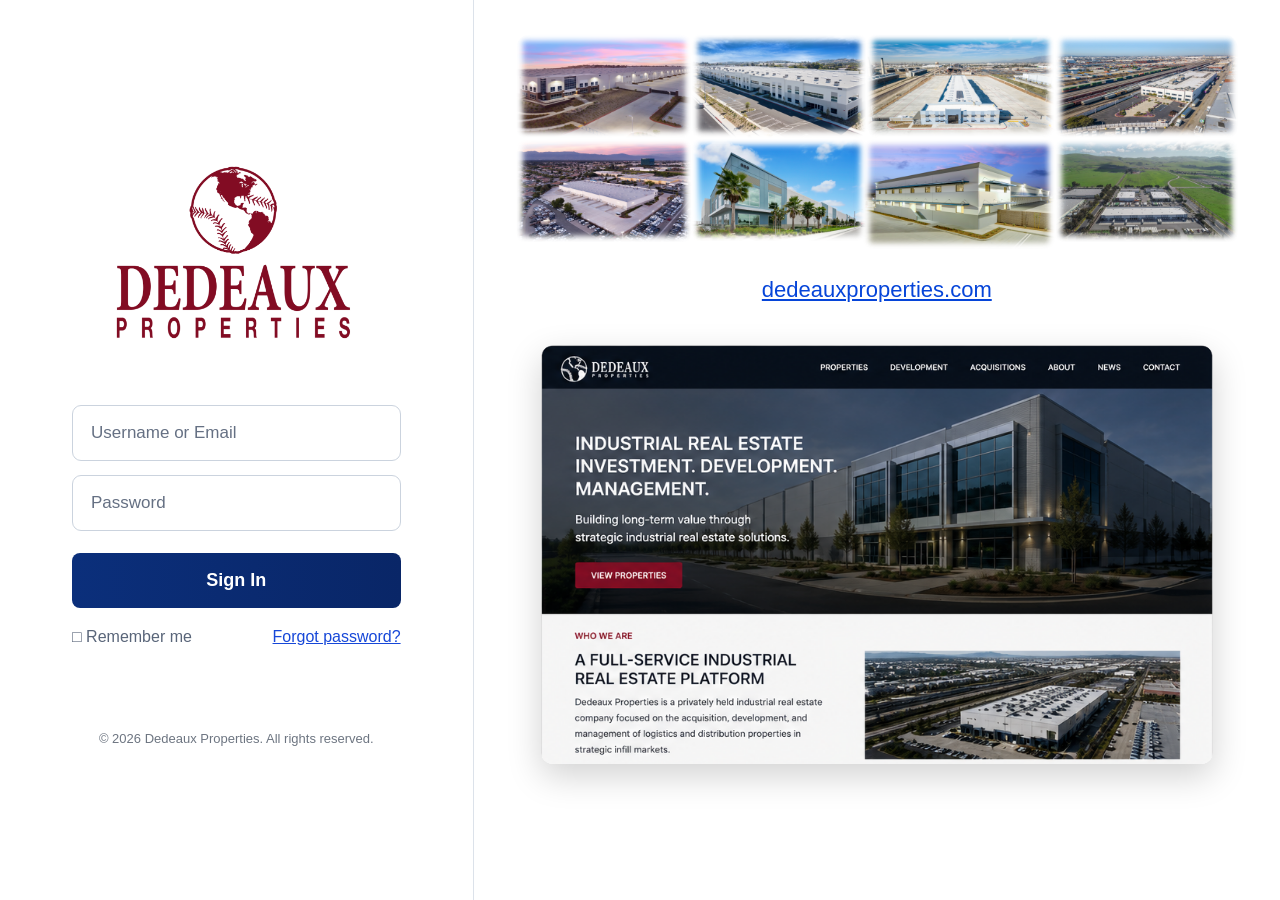
==== index.html @ 76737325 "Add files via upload" ====
<!doctype html><html lang="en"><head><meta charset="utf-8"><meta name="viewport" content="width=device-width,initial-scale=1"><title>Dedeaux Properties Portal Demo</title><link rel="stylesheet" href="styles.css"></head><body><div class="login-shell"><section class="login-left"><img src="assets/dedeaux-logo.png" class="brand-logo" alt="Dedeaux Properties logo"><div class="login-form"><div class="field">Username or Email</div><div class="field">Password</div><a class="primary-btn" href="portal.html">Sign In</a><div class="form-row"><span>□ Remember me</span><a href="portal.html">Forgot password?</a></div></div><div class="copyright">© 2026 Dedeaux Properties. All rights reserved.</div></section><section class="login-right"><img src="assets/collage-5.png" class="collage" alt="Dedeaux Properties industrial portfolio"><a class="site-link" href="https://dedeauxproperties.com/" target="_blank" rel="noopener">dedeauxproperties.com</a><a href="https://dedeauxproperties.com/" target="_blank" rel="noopener"><img src="assets/website-preview.png" class="website-preview" alt="Preview of Dedeaux Properties website"></a></section></div></body></html>
---- styles.css ----
:root{--navy:#0b1f3a;--navy2:#142d50;--red:#970b2c;--blue:#1647d8;--ink:#1c2735;--muted:#647083;--line:#dce2ea;--bg:#f4f6f9;--white:#fff;--green:#147d57;--amber:#a86b00}
*{box-sizing:border-box}body{margin:0;font-family:Inter,Segoe UI,Arial,sans-serif;color:var(--ink);background:var(--bg)}a{color:inherit}.login-shell{min-height:100vh;display:grid;grid-template-columns:37% 63%;background:#fff}.login-left{padding:55px 72px;display:flex;flex-direction:column;justify-content:center;border-right:1px solid var(--line)}.brand-logo{max-width:360px;width:78%;margin:0 auto 45px;display:block}.login-form{max-width:440px;width:100%;margin:0 auto}.field{border:1px solid #cbd3de;border-radius:9px;padding:17px 18px;margin:14px 0;font-size:17px;color:#657083}.primary-btn{display:block;text-align:center;text-decoration:none;background:linear-gradient(90deg,#0b2f7b,#092667);color:white;padding:17px;border-radius:8px;font-weight:700;font-size:18px;margin-top:22px}.form-row{display:flex;justify-content:space-between;align-items:center;margin-top:20px;color:#596579}.form-row a{color:var(--blue)}.copyright{text-align:center;color:#6d7581;margin-top:85px;font-size:13px}.login-right{padding:34px 42px 42px;overflow:auto}.collage{width:100%;border-radius:15px;display:block}.site-link{display:block;text-align:center;color:#0645d9;font-size:22px;margin:28px 0 42px}.website-preview{width:93%;display:block;margin:0 auto;border-radius:12px;box-shadow:0 12px 34px rgba(0,0,0,.18)}
.portal{min-height:100vh}.topbar{height:72px;background:var(--navy);color:white;display:flex;align-items:center;justify-content:space-between;padding:0 30px;position:sticky;top:0;z-index:5}.topbar-left{display:flex;align-items:center;gap:18px}.mini-logo{height:46px;width:auto}.portal-title{font-weight:700;letter-spacing:.2px}.user-chip{display:flex;align-items:center;gap:10px;font-size:14px}.avatar{width:34px;height:34px;border-radius:50%;background:#e8edf4;color:var(--navy);display:grid;place-items:center;font-weight:800}.layout{display:grid;grid-template-columns:255px 1fr;min-height:calc(100vh - 72px)}.sidebar{background:#fff;border-right:1px solid var(--line);padding:18px 12px}.nav-section{font-size:11px;text-transform:uppercase;color:#98a1ae;font-weight:800;letter-spacing:1px;padding:12px 14px 7px}.nav a{display:block;text-decoration:none;padding:11px 14px;border-radius:8px;color:#334052;font-size:14px;margin:2px 0}.nav a:hover,.nav a.active{background:#edf2f8;color:var(--navy);font-weight:700}.main{padding:28px 34px 50px}.demo-banner{background:#fff5d8;border:1px solid #f0d487;color:#795600;border-radius:10px;padding:11px 14px;font-size:13px;margin-bottom:20px}.page-head{display:flex;justify-content:space-between;align-items:flex-start;margin-bottom:23px}.page-head h1{margin:0 0 7px;font-size:28px;color:var(--navy)}.page-head p{margin:0;color:var(--muted)}.btn{display:inline-block;text-decoration:none;background:var(--navy);color:white;padding:11px 16px;border-radius:7px;font-size:14px;font-weight:700}.btn.secondary{background:white;color:var(--navy);border:1px solid #bac5d3}.stats{display:grid;grid-template-columns:repeat(4,1fr);gap:15px;margin-bottom:22px}.stat,.card{background:white;border:1px solid var(--line);border-radius:11px;box-shadow:0 2px 7px rgba(20,37,57,.04)}.stat{padding:18px}.stat-label{color:var(--muted);font-size:12px;text-transform:uppercase;font-weight:800;letter-spacing:.6px}.stat-value{font-size:28px;font-weight:800;color:var(--navy);margin-top:7px}.stat-note{font-size:12px;color:var(--green);margin-top:4px}.grid-2{display:grid;grid-template-columns:1.4fr 1fr;gap:18px}.grid-3{display:grid;grid-template-columns:repeat(3,1fr);gap:18px}.card{padding:20px}.card h2,.card h3{margin:0 0 14px;color:var(--navy)}.card p{color:var(--muted);line-height:1.5}.table-wrap{background:#fff;border:1px solid var(--line);border-radius:11px;overflow:hidden}.toolbar{padding:14px;display:flex;gap:10px;border-bottom:1px solid var(--line);background:#fbfcfd}.searchbox,.filter{border:1px solid #cbd3de;border-radius:7px;padding:10px 12px;color:#7a8491;background:white}.searchbox{flex:1}table{width:100%;border-collapse:collapse;font-size:13px}th{text-align:left;background:#f3f6f9;color:#5e6877;padding:12px;border-bottom:1px solid var(--line);text-transform:uppercase;font-size:11px;letter-spacing:.5px}td{padding:13px 12px;border-bottom:1px solid #edf0f3;vertical-align:top}.badge{display:inline-block;padding:5px 8px;border-radius:999px;font-size:11px;font-weight:800;background:#eef3f8;color:#40506a}.badge.green{background:#e8f5ef;color:#147d57}.badge.red{background:#f9e7eb;color:#970b2c}.badge.amber{background:#fff2d9;color:#8f6000}.property-card img{width:100%;height:150px;object-fit:cover;border-radius:8px;margin-bottom:12px}.property-card .meta{font-size:12px;color:var(--muted);line-height:1.7}.metric-bar{height:9px;background:#e8edf2;border-radius:999px;overflow:hidden;margin:8px 0 14px}.metric-bar span{display:block;height:100%;background:var(--navy)}.list-row{display:flex;justify-content:space-between;gap:16px;padding:12px 0;border-bottom:1px solid #edf0f3}.list-row:last-child{border-bottom:0}.muted{color:var(--muted)}.score{font-size:26px;font-weight:800;color:var(--navy)}.action-card{border-left:4px solid var(--red)}.footer{color:#89919e;font-size:12px;padding-top:25px;text-align:center}
@media(max-width:1000px){.login-shell{grid-template-columns:1fr}.login-right{border-top:1px solid var(--line)}.layout{grid-template-columns:1fr}.sidebar{position:static;border-right:0;border-bottom:1px solid var(--line)}.nav{display:flex;overflow:auto}.nav-section{display:none}.nav a{white-space:nowrap}.stats,.grid-3{grid-template-columns:repeat(2,1fr)}.grid-2{grid-template-columns:1fr}}
@media(max-width:650px){.login-left,.login-right{padding:28px 22px}.main{padding:22px 16px}.stats,.grid-3{grid-template-columns:1fr}.page-head{display:block}.page-head .btn{margin-top:14px}.topbar{padding:0 14px}.portal-title{display:none}}
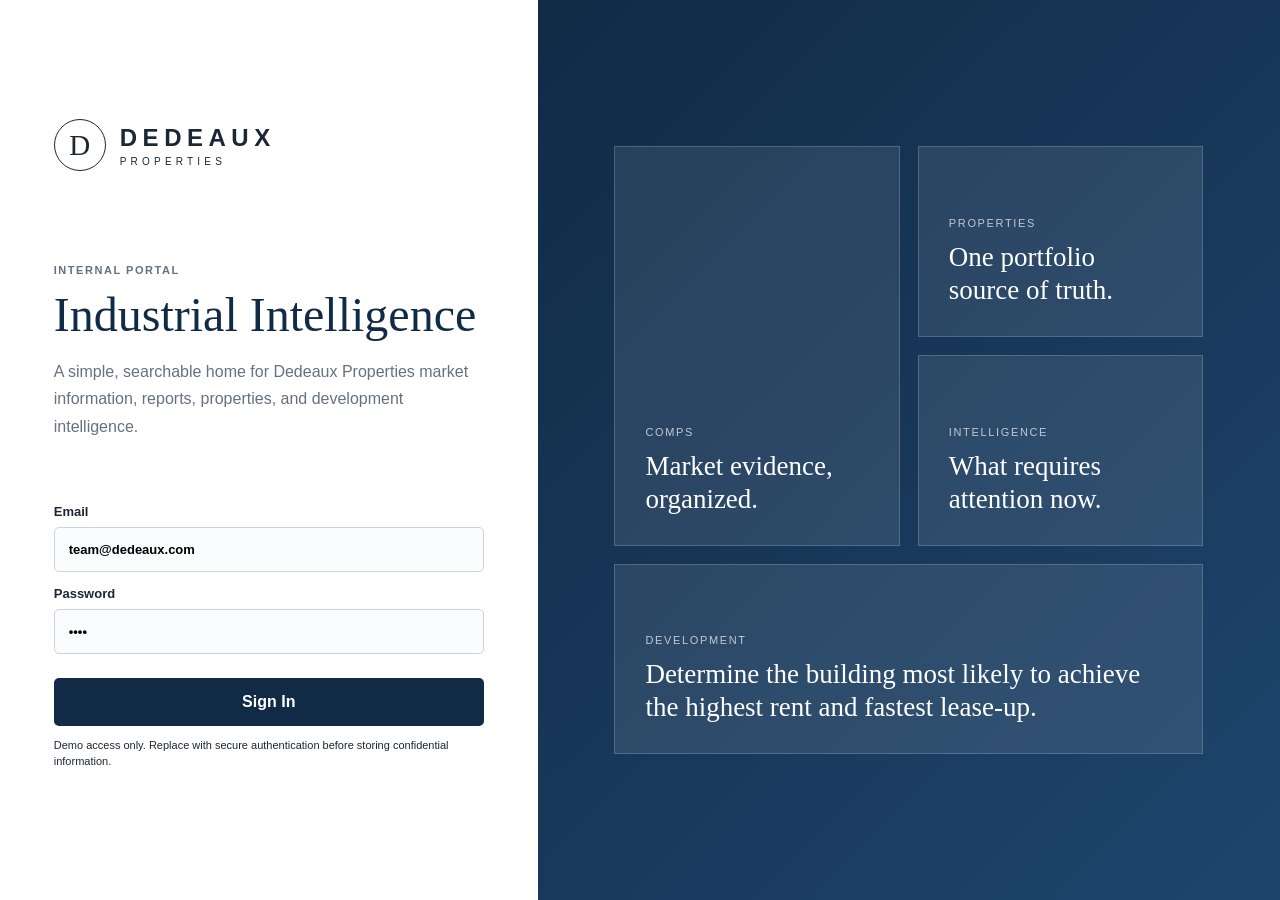
==== commit 50a7f69b: "Add files via upload" ====
--- a/index.html
+++ b/index.html
@@ -1 +1,62 @@
-<!doctype html><html lang="en"><head><meta charset="utf-8"><meta name="viewport" content="width=device-width,initial-scale=1"><title>Dedeaux Properties Portal Demo</title><link rel="stylesheet" href="styles.css"></head><body><div class="login-shell"><section class="login-left"><img src="assets/dedeaux-logo.png" class="brand-logo" alt="Dedeaux Properties logo"><div class="login-form"><div class="field">Username or Email</div><div class="field">Password</div><a class="primary-btn" href="portal.html">Sign In</a><div class="form-row"><span>□ Remember me</span><a href="portal.html">Forgot password?</a></div></div><div class="copyright">© 2026 Dedeaux Properties. All rights reserved.</div></section><section class="login-right"><img src="assets/collage-5.png" class="collage" alt="Dedeaux Properties industrial portfolio"><a class="site-link" href="https://dedeauxproperties.com/" target="_blank" rel="noopener">dedeauxproperties.com</a><a href="https://dedeauxproperties.com/" target="_blank" rel="noopener"><img src="assets/website-preview.png" class="website-preview" alt="Preview of Dedeaux Properties website"></a></section></div></body></html>
+<!doctype html>
+<html lang="en">
+<head>
+  <meta charset="utf-8">
+  <meta name="viewport" content="width=device-width,initial-scale=1">
+  <meta name="description" content="Dedeaux Properties internal industrial intelligence portal">
+  <title>Dedeaux Properties Portal</title>
+  <link rel="stylesheet" href="styles.css">
+</head>
+<body>
+  <div id="loginView" class="login-view">
+    <section class="login-panel">
+      <div class="brand-lockup">
+        <div class="brand-mark">D</div>
+        <div><div class="brand-name">DEDEAUX</div><div class="brand-sub">PROPERTIES</div></div>
+      </div>
+      <div class="login-copy">
+        <p class="eyebrow">Internal Portal</p>
+        <h1>Industrial Intelligence</h1>
+        <p>A simple, searchable home for Dedeaux Properties market information, reports, properties, and development intelligence.</p>
+      </div>
+      <form id="loginForm" class="login-form">
+        <label>Email<input id="email" type="email" value="team@dedeaux.com" autocomplete="username"></label>
+        <label>Password<input id="password" type="password" value="demo" autocomplete="current-password"></label>
+        <button type="submit">Sign In</button>
+        <p class="login-note">Demo access only. Replace with secure authentication before storing confidential information.</p>
+      </form>
+    </section>
+    <section class="login-visual">
+      <div class="visual-grid">
+        <div class="visual-card large"><span>COMPS</span><strong>Market evidence, organized.</strong></div>
+        <div class="visual-card"><span>PROPERTIES</span><strong>One portfolio source of truth.</strong></div>
+        <div class="visual-card"><span>INTELLIGENCE</span><strong>What requires attention now.</strong></div>
+        <div class="visual-card wide"><span>DEVELOPMENT</span><strong>Determine the building most likely to achieve the highest rent and fastest lease-up.</strong></div>
+      </div>
+    </section>
+  </div>
+
+  <div id="portalView" class="portal-view hidden">
+    <header class="topbar">
+      <button id="menuButton" class="menu-button" aria-label="Open navigation">☰</button>
+      <div class="brand-lockup compact">
+        <div class="brand-mark">D</div>
+        <div><div class="brand-name">DEDEAUX</div><div class="brand-sub">PROPERTIES</div></div>
+      </div>
+      <div class="global-search-wrap">
+        <input id="globalSearch" type="search" placeholder="Search the entire portal…" aria-label="Search the entire portal">
+        <div id="searchResults" class="search-results hidden"></div>
+      </div>
+      <div class="top-actions"><button id="editHelp" class="text-button">Editing Guide</button><button id="signOut" class="avatar">DP</button></div>
+    </header>
+
+    <div class="shell">
+      <aside id="sidebar" class="sidebar"><nav id="nav"></nav></aside>
+      <main id="main" class="main" tabindex="-1"></main>
+    </div>
+  </div>
+
+  <script src="content.js"></script>
+  <script src="app.js"></script>
+</body>
+</html>
--- a/styles.css
+++ b/styles.css
@@ -1,5 +1,4 @@
-:root{--navy:#0b1f3a;--navy2:#142d50;--red:#970b2c;--blue:#1647d8;--ink:#1c2735;--muted:#647083;--line:#dce2ea;--bg:#f4f6f9;--white:#fff;--green:#147d57;--amber:#a86b00}
-*{box-sizing:border-box}body{margin:0;font-family:Inter,Segoe UI,Arial,sans-serif;color:var(--ink);background:var(--bg)}a{color:inherit}.login-shell{min-height:100vh;display:grid;grid-template-columns:37% 63%;background:#fff}.login-left{padding:55px 72px;display:flex;flex-direction:column;justify-content:center;border-right:1px solid var(--line)}.brand-logo{max-width:360px;width:78%;margin:0 auto 45px;display:block}.login-form{max-width:440px;width:100%;margin:0 auto}.field{border:1px solid #cbd3de;border-radius:9px;padding:17px 18px;margin:14px 0;font-size:17px;color:#657083}.primary-btn{display:block;text-align:center;text-decoration:none;background:linear-gradient(90deg,#0b2f7b,#092667);color:white;padding:17px;border-radius:8px;font-weight:700;font-size:18px;margin-top:22px}.form-row{display:flex;justify-content:space-between;align-items:center;margin-top:20px;color:#596579}.form-row a{color:var(--blue)}.copyright{text-align:center;color:#6d7581;margin-top:85px;font-size:13px}.login-right{padding:34px 42px 42px;overflow:auto}.collage{width:100%;border-radius:15px;display:block}.site-link{display:block;text-align:center;color:#0645d9;font-size:22px;margin:28px 0 42px}.website-preview{width:93%;display:block;margin:0 auto;border-radius:12px;box-shadow:0 12px 34px rgba(0,0,0,.18)}
-.portal{min-height:100vh}.topbar{height:72px;background:var(--navy);color:white;display:flex;align-items:center;justify-content:space-between;padding:0 30px;position:sticky;top:0;z-index:5}.topbar-left{display:flex;align-items:center;gap:18px}.mini-logo{height:46px;width:auto}.portal-title{font-weight:700;letter-spacing:.2px}.user-chip{display:flex;align-items:center;gap:10px;font-size:14px}.avatar{width:34px;height:34px;border-radius:50%;background:#e8edf4;color:var(--navy);display:grid;place-items:center;font-weight:800}.layout{display:grid;grid-template-columns:255px 1fr;min-height:calc(100vh - 72px)}.sidebar{background:#fff;border-right:1px solid var(--line);padding:18px 12px}.nav-section{font-size:11px;text-transform:uppercase;color:#98a1ae;font-weight:800;letter-spacing:1px;padding:12px 14px 7px}.nav a{display:block;text-decoration:none;padding:11px 14px;border-radius:8px;color:#334052;font-size:14px;margin:2px 0}.nav a:hover,.nav a.active{background:#edf2f8;color:var(--navy);font-weight:700}.main{padding:28px 34px 50px}.demo-banner{background:#fff5d8;border:1px solid #f0d487;color:#795600;border-radius:10px;padding:11px 14px;font-size:13px;margin-bottom:20px}.page-head{display:flex;justify-content:space-between;align-items:flex-start;margin-bottom:23px}.page-head h1{margin:0 0 7px;font-size:28px;color:var(--navy)}.page-head p{margin:0;color:var(--muted)}.btn{display:inline-block;text-decoration:none;background:var(--navy);color:white;padding:11px 16px;border-radius:7px;font-size:14px;font-weight:700}.btn.secondary{background:white;color:var(--navy);border:1px solid #bac5d3}.stats{display:grid;grid-template-columns:repeat(4,1fr);gap:15px;margin-bottom:22px}.stat,.card{background:white;border:1px solid var(--line);border-radius:11px;box-shadow:0 2px 7px rgba(20,37,57,.04)}.stat{padding:18px}.stat-label{color:var(--muted);font-size:12px;text-transform:uppercase;font-weight:800;letter-spacing:.6px}.stat-value{font-size:28px;font-weight:800;color:var(--navy);margin-top:7px}.stat-note{font-size:12px;color:var(--green);margin-top:4px}.grid-2{display:grid;grid-template-columns:1.4fr 1fr;gap:18px}.grid-3{display:grid;grid-template-columns:repeat(3,1fr);gap:18px}.card{padding:20px}.card h2,.card h3{margin:0 0 14px;color:var(--navy)}.card p{color:var(--muted);line-height:1.5}.table-wrap{background:#fff;border:1px solid var(--line);border-radius:11px;overflow:hidden}.toolbar{padding:14px;display:flex;gap:10px;border-bottom:1px solid var(--line);background:#fbfcfd}.searchbox,.filter{border:1px solid #cbd3de;border-radius:7px;padding:10px 12px;color:#7a8491;background:white}.searchbox{flex:1}table{width:100%;border-collapse:collapse;font-size:13px}th{text-align:left;background:#f3f6f9;color:#5e6877;padding:12px;border-bottom:1px solid var(--line);text-transform:uppercase;font-size:11px;letter-spacing:.5px}td{padding:13px 12px;border-bottom:1px solid #edf0f3;vertical-align:top}.badge{display:inline-block;padding:5px 8px;border-radius:999px;font-size:11px;font-weight:800;background:#eef3f8;color:#40506a}.badge.green{background:#e8f5ef;color:#147d57}.badge.red{background:#f9e7eb;color:#970b2c}.badge.amber{background:#fff2d9;color:#8f6000}.property-card img{width:100%;height:150px;object-fit:cover;border-radius:8px;margin-bottom:12px}.property-card .meta{font-size:12px;color:var(--muted);line-height:1.7}.metric-bar{height:9px;background:#e8edf2;border-radius:999px;overflow:hidden;margin:8px 0 14px}.metric-bar span{display:block;height:100%;background:var(--navy)}.list-row{display:flex;justify-content:space-between;gap:16px;padding:12px 0;border-bottom:1px solid #edf0f3}.list-row:last-child{border-bottom:0}.muted{color:var(--muted)}.score{font-size:26px;font-weight:800;color:var(--navy)}.action-card{border-left:4px solid var(--red)}.footer{color:#89919e;font-size:12px;padding-top:25px;text-align:center}
-@media(max-width:1000px){.login-shell{grid-template-columns:1fr}.login-right{border-top:1px solid var(--line)}.layout{grid-template-columns:1fr}.sidebar{position:static;border-right:0;border-bottom:1px solid var(--line)}.nav{display:flex;overflow:auto}.nav-section{display:none}.nav a{white-space:nowrap}.stats,.grid-3{grid-template-columns:repeat(2,1fr)}.grid-2{grid-template-columns:1fr}}
-@media(max-width:650px){.login-left,.login-right{padding:28px 22px}.main{padding:22px 16px}.stats,.grid-3{grid-template-columns:1fr}.page-head{display:block}.page-head .btn{margin-top:14px}.topbar{padding:0 14px}.portal-title{display:none}}
+:root{--navy:#112a46;--navy-2:#1e456d;--burgundy:#8d1e35;--ink:#1b2735;--muted:#657180;--line:#dde3e9;--paper:#fff;--bg:#f5f6f7;--soft:#eef2f5;--shadow:0 10px 30px rgba(20,34,50,.08)}
+*{box-sizing:border-box}html{scroll-behavior:smooth}body{margin:0;font-family:Inter,Segoe UI,Arial,sans-serif;background:var(--bg);color:var(--ink)}button,input{font:inherit}.hidden{display:none!important}.brand-lockup{display:flex;align-items:center;gap:14px}.brand-mark{width:52px;height:52px;border-radius:50%;border:1px solid currentColor;display:grid;place-items:center;font-family:Georgia,serif;font-size:29px}.brand-name{letter-spacing:.23em;font-weight:700;font-size:24px}.brand-sub{letter-spacing:.42em;font-size:10px;margin-top:4px}.brand-lockup.compact{color:white}.brand-lockup.compact .brand-mark{width:38px;height:38px;font-size:21px}.brand-lockup.compact .brand-name{font-size:16px}.brand-lockup.compact .brand-sub{font-size:7px}.login-view{min-height:100vh;display:grid;grid-template-columns:minmax(390px,42%) 1fr;background:white}.login-panel{padding:55px 10%;display:flex;flex-direction:column;justify-content:center}.login-copy{max-width:510px;margin:90px 0 34px}.eyebrow{text-transform:uppercase;letter-spacing:.14em;font-size:11px;font-weight:800;color:var(--burgundy);margin:0 0 10px}.login-copy h1,.page-head h1{font-family:Georgia,serif;color:var(--navy);font-weight:500}.login-copy h1{font-size:48px;line-height:1.05;margin:0 0 18px}.login-copy p{line-height:1.7;color:var(--muted)}.login-form{max-width:430px}.login-form label{display:block;font-size:13px;font-weight:700;margin:14px 0}.login-form input{display:block;width:100%;margin-top:8px;border:1px solid #cbd3dc;border-radius:5px;padding:14px;background:#fbfcfd}.login-form button{width:100%;border:0;background:var(--navy);color:white;padding:15px;border-radius:5px;font-weight:800;margin-top:10px;cursor:pointer}.login-note{font-size:11px!important;line-height:1.5!important}.login-visual{background:linear-gradient(135deg,#112a46,#1e456d);padding:6vw;display:flex;align-items:center}.visual-grid{width:100%;display:grid;grid-template-columns:1fr 1fr;gap:18px}.visual-card{min-height:190px;padding:30px;background:rgba(255,255,255,.09);border:1px solid rgba(255,255,255,.18);color:white;display:flex;flex-direction:column;justify-content:flex-end}.visual-card.large{grid-row:span 2;min-height:400px}.visual-card.wide{grid-column:span 2}.visual-card span{font-size:11px;letter-spacing:.15em;opacity:.7}.visual-card strong{font-family:Georgia,serif;font-size:27px;font-weight:500;margin-top:12px;line-height:1.2}.topbar{height:72px;background:var(--navy);display:flex;align-items:center;gap:25px;padding:0 25px;position:sticky;top:0;z-index:20}.menu-button{display:none;border:0;background:transparent;color:white;font-size:23px}.global-search-wrap{position:relative;flex:1;max-width:700px;margin:auto}.global-search-wrap input{width:100%;border:1px solid rgba(255,255,255,.2);background:rgba(255,255,255,.1);color:white;border-radius:5px;padding:12px 16px}.global-search-wrap input::placeholder{color:#cdd7e1}.search-results{position:absolute;left:0;right:0;top:48px;background:white;box-shadow:var(--shadow);border:1px solid var(--line);max-height:420px;overflow:auto}.search-results a{display:block;padding:12px 15px;text-decoration:none;color:var(--ink);border-bottom:1px solid var(--line)}.search-results a:hover{background:var(--soft)}.search-results strong,.search-results span{display:block}.search-results span{font-size:12px;color:var(--muted);margin-top:4px}.no-results{padding:20px;color:var(--muted)}.top-actions{display:flex;align-items:center;gap:12px}.text-button{background:transparent;border:0;color:#dfe8ef;cursor:pointer}.avatar{border:0;width:38px;height:38px;border-radius:50%;background:white;color:var(--navy);font-weight:800;cursor:pointer}.shell{display:grid;grid-template-columns:260px minmax(0,1fr);min-height:calc(100vh - 72px)}.sidebar{background:white;border-right:1px solid var(--line);padding:22px 14px;position:sticky;top:72px;height:calc(100vh - 72px);overflow:auto}.nav-label{text-transform:uppercase;letter-spacing:.13em;font-size:10px;font-weight:800;color:#9aa5b0;padding:4px 14px 11px}.sidebar a{display:block;text-decoration:none;color:#394758;padding:11px 14px;border-radius:4px;margin:2px 0;font-size:13px}.sidebar a:hover,.sidebar a.active{background:var(--soft);color:var(--navy);font-weight:800}.main{padding:38px 42px 70px;min-width:0;outline:none}.page-head{margin-bottom:28px}.page-head h1{font-size:38px;margin:0 0 8px}.page-head p{margin:0;max-width:920px;color:var(--muted);line-height:1.6}.home-grid{display:grid;grid-template-columns:1.35fr .9fr;gap:22px}.panel,.recommendation,.callout{background:white;border:1px solid var(--line)}.panel{padding:22px;margin-bottom:22px}.panel-head,.section-title{display:flex;align-items:baseline;justify-content:space-between;gap:15px}.panel-head h2,.section-title h2{font-family:Georgia,serif;color:var(--navy);font-weight:500;margin:0}.panel-head span,.section-title span{font-size:12px;color:var(--muted)}.directory-row{display:flex;justify-content:space-between;align-items:center;text-decoration:none;color:inherit;padding:17px 0;border-bottom:1px solid var(--line)}.directory-row:last-child{border-bottom:0}.directory-row strong{color:var(--navy)}.directory-row p{margin:6px 0 0;color:var(--muted);line-height:1.45;font-size:13px}.directory-row>span{font-size:24px;color:var(--burgundy)}.article{padding:18px 0;border-bottom:1px solid var(--line)}.article:last-child{border-bottom:0}.article h3{font-family:Georgia,serif;color:var(--navy);font-weight:500;margin:11px 0 5px}.article p{font-size:13px;color:var(--muted);line-height:1.5}.pill{display:inline-block;border-radius:99px;background:var(--navy);color:white;padding:5px 8px;font-size:10px;font-weight:800}.pill.soft{background:var(--soft);color:var(--muted)}.pill.alert{background:#f6e7eb;color:var(--burgundy)}.pill.good{background:#e5f3eb;color:#206a48}.type-grid{display:grid;grid-template-columns:repeat(4,1fr);gap:12px;margin-bottom:27px}.type-card{min-height:100px;border:1px solid var(--line);background:white;text-align:left;padding:17px;cursor:pointer}.type-card strong,.type-card span{display:block}.type-card strong{color:var(--navy);font-family:Georgia,serif;font-size:18px}.type-card span{font-size:11px;color:var(--muted);line-height:1.5;margin-top:8px}.type-card:hover,.type-card.selected{border-color:var(--burgundy);box-shadow:inset 0 -3px var(--burgundy)}.section-title{margin:28px 0 12px}.table-shell{overflow:auto;background:white;border:1px solid var(--line)}table{width:100%;border-collapse:collapse;font-size:12px;min-width:900px}th{text-align:left;background:#f0f3f5;color:#596675;text-transform:uppercase;letter-spacing:.06em;font-size:10px;padding:12px;border-bottom:1px solid var(--line)}td{padding:13px 12px;border-bottom:1px solid #edf0f2;vertical-align:top}tbody tr:hover{background:#fafbfc}.empty{text-align:center;color:var(--muted);padding:35px}.callout{padding:14px 17px;margin:0 0 18px;border-left:4px solid var(--navy);font-size:13px;line-height:1.5}.callout.strong{border-left-color:var(--burgundy);font-size:15px}.callout code{background:var(--soft);padding:2px 5px}.intel-grid{display:grid;grid-template-columns:repeat(2,1fr);gap:18px}.intel-card{background:white;border:1px solid var(--line);padding:20px;border-top:4px solid var(--burgundy)}.intel-card h3{font-family:Georgia,serif;color:var(--navy);font-size:21px;font-weight:500;margin:14px 0 8px}.intel-card p{color:var(--muted);line-height:1.5;font-size:13px}.chip-row{display:flex;flex-wrap:wrap;gap:8px;margin-top:18px}.market-chip{border:1px solid var(--line);background:white;padding:9px 12px;border-radius:99px;cursor:pointer;color:var(--navy)}.market-chip.selected{background:var(--navy);color:white}.recommendation{padding:26px;margin:24px 0;border-top:4px solid var(--burgundy)}.recommendation h2{font-family:Georgia,serif;color:var(--navy);font-weight:500}.recommendation p{line-height:1.65;color:var(--muted)}.recommendation-grid{display:grid;grid-template-columns:repeat(3,1fr);gap:12px;margin:18px 0}.recommendation-grid>div{background:var(--soft);padding:15px}.recommendation-grid span,.recommendation-grid strong{display:block}.recommendation-grid span{font-size:10px;text-transform:uppercase;color:var(--muted);letter-spacing:.07em}.recommendation-grid strong{margin-top:7px;color:var(--navy)}.characteristic-grid{display:grid;grid-template-columns:repeat(3,1fr);gap:8px}.characteristic{background:white;border:1px solid var(--line);padding:11px 12px;font-size:12px;display:flex;gap:10px;align-items:center}.characteristic span{width:24px;height:24px;border-radius:50%;display:grid;place-items:center;background:var(--soft);color:var(--muted);font-size:10px;flex:0 0 auto}
+@media(max-width:1050px){.shell{grid-template-columns:1fr}.sidebar{position:fixed;left:-280px;top:72px;width:270px;z-index:15;transition:.2s;box-shadow:var(--shadow)}.sidebar.open{left:0}.menu-button{display:block}.brand-lockup.compact .brand-name,.brand-lockup.compact .brand-sub{display:none}.home-grid{grid-template-columns:1fr}.type-grid{grid-template-columns:repeat(2,1fr)}.characteristic-grid{grid-template-columns:repeat(2,1fr)}}
+@media(max-width:720px){.login-view{grid-template-columns:1fr}.login-visual{display:none}.login-panel{padding:35px 25px}.login-copy{margin:60px 0 25px}.login-copy h1{font-size:39px}.topbar{gap:10px;padding:0 12px}.text-button{display:none}.main{padding:28px 16px 50px}.page-head h1{font-size:31px}.type-grid,.intel-grid,.recommendation-grid,.characteristic-grid{grid-template-columns:1fr}.global-search-wrap input{font-size:13px}.brand-lockup.compact{display:none}}
